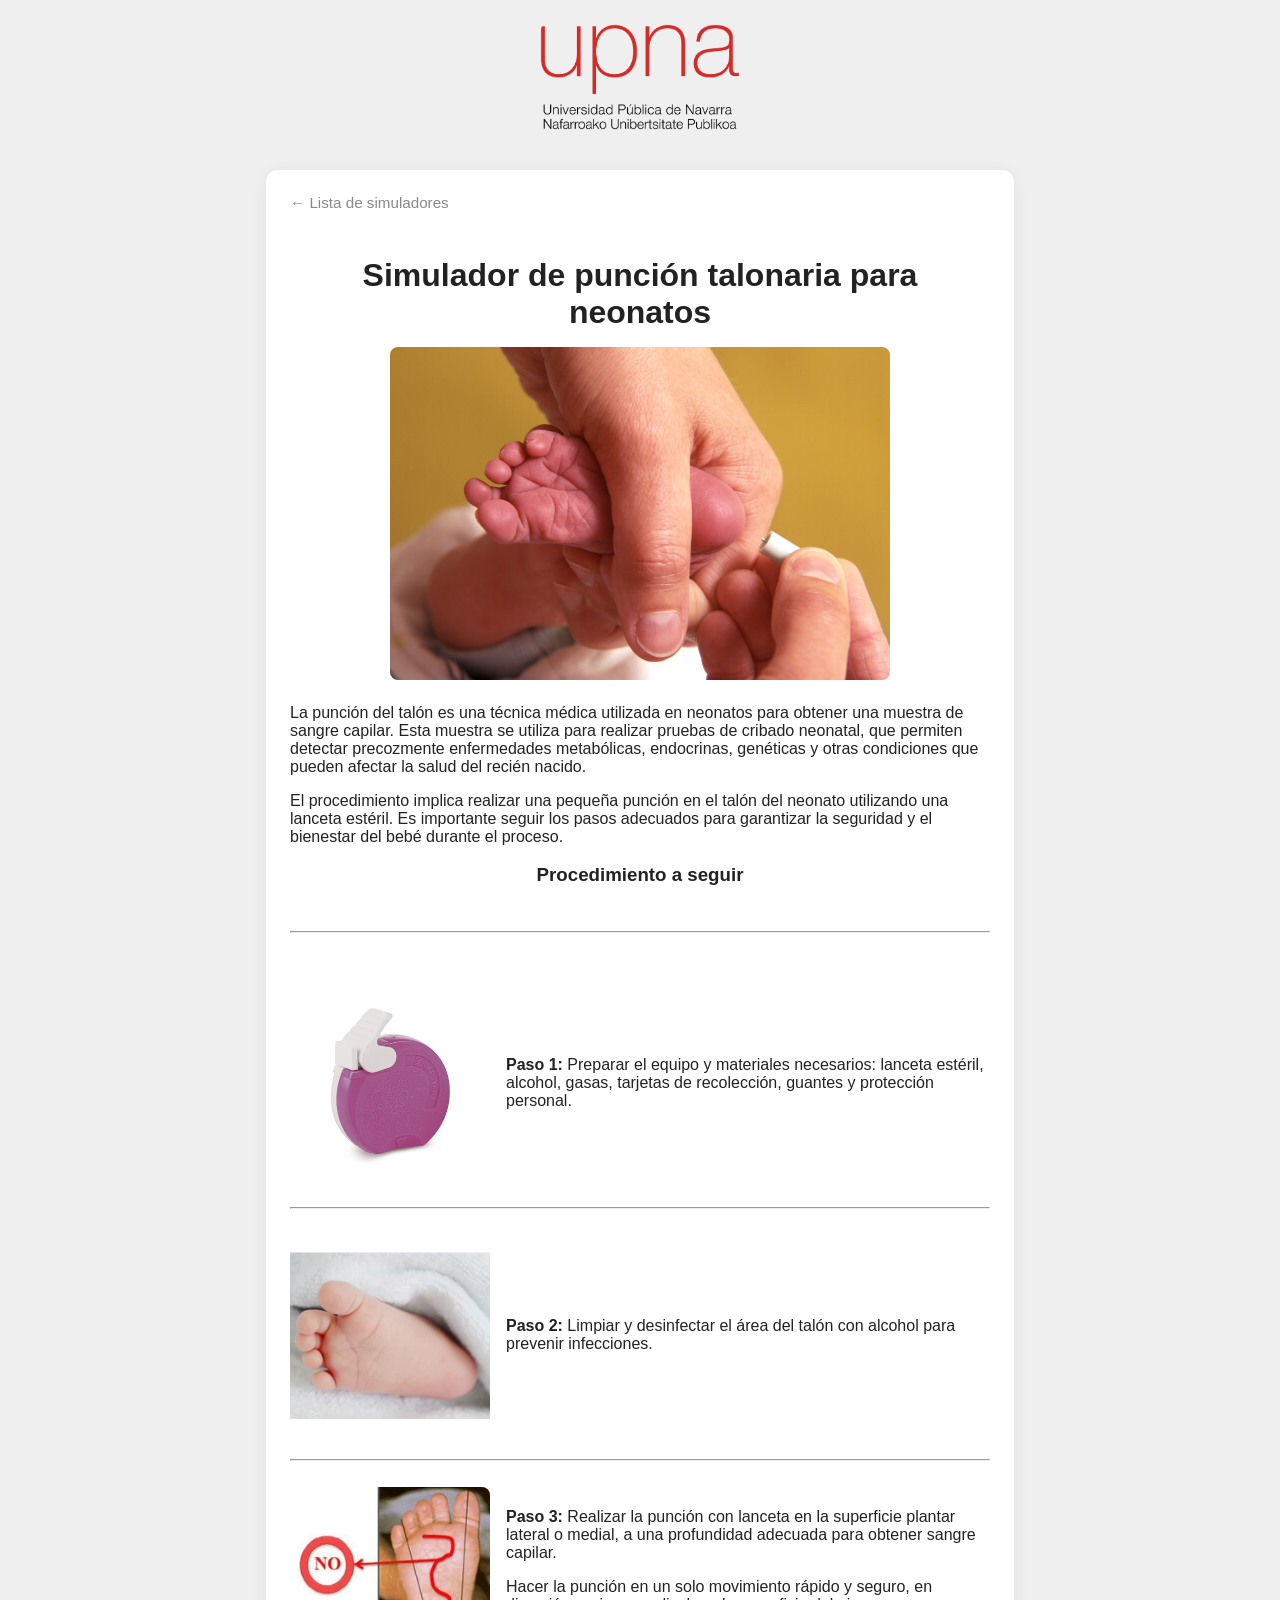
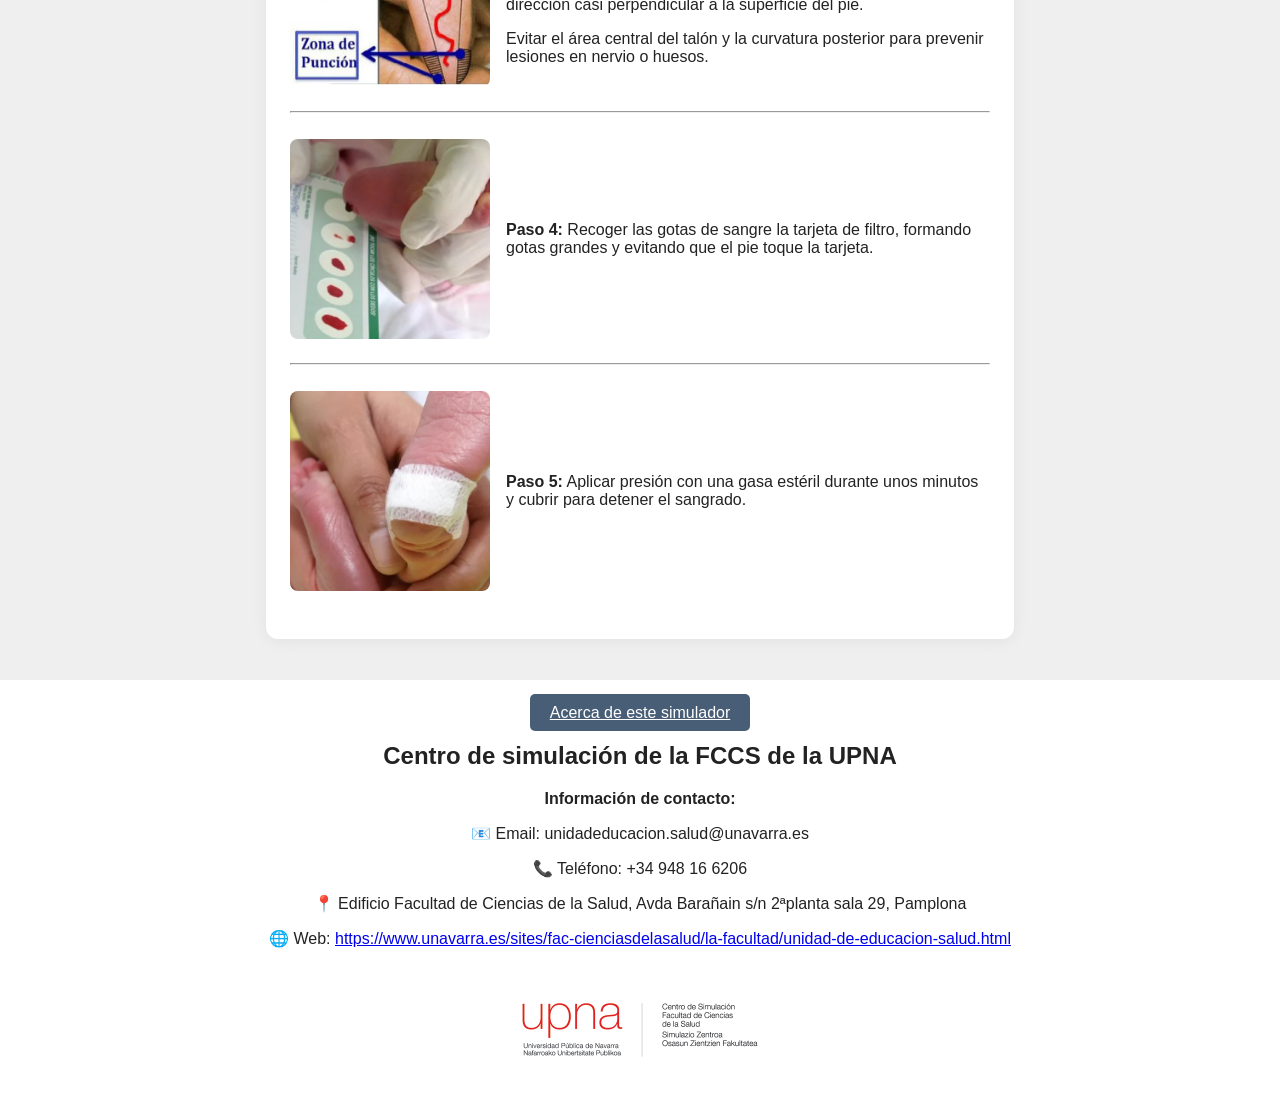
==== puncion_talon.html @ ba32374d "Add files via upload" ====
<!DOCTYPE html>
<html lang="en">
<head>
    <meta charset="UTF-8">
    <meta name="viewport" content="width=device-width, initial-scale=1.0">
    <title>Simulador Punción Talón</title>
    <style>
        body {
            font-family: 'Segoe UI', Arial, sans-serif;
            background: #efefef;
            margin: 0;
            padding: 0;
            color: #222;
        }
        .container {
            max-width: 700px;
            width: min(92vw, 700px);
            margin: 40px auto;
            padding: 24px;
            background: #fff;
            border-radius: 12px;
            box-shadow: 0 2px 16px rgba(0,0,0,0.06);
        }
        @media (max-width: 500px) {
            .container {
                width: 90vw;
                padding: 18px;
            }
        }
        h1 {
            text-align: center;
            font-weight: 600;
            margin-bottom: 16px;
        }
        h3 {
            text-align: center;
        }
        .main-img {
            display: block;
            margin: 0 auto 24px auto;
            max-width: 100%;
            border-radius: 8px;
        }
        .steps {
            margin-top: 24px;
        }
        .step {
            margin-bottom: 24px;
        }
        .step-container {
            display: flex;
            align-items: center;
            gap: 16px;
        }
        .step-img {
            width: 200px;
            height: 200px;
            object-fit: cover;
            border-radius: 8px;
            flex-shrink: 0;
        }
        .step-text {
            flex: 1;
        }
        @media (max-width: 768px) {
            .step-container {
                flex-direction: column;
                text-align: center;
                gap: 12px;
            }
            .step-img {
                width: 100px;
                height: 100px;
            }
        }
        .back-link {
            display: inline-block;
            margin-bottom: 24px;
            color: #888;
            text-decoration: none;
            font-size: 0.95rem;
        }
        .back-link:hover {
            text-decoration: underline;
        }
        .footer {
            background: #fff;
            padding: 24px;
            text-align: center;
            border-top: 1px solid #eee;
            margin-top: 40px;
        }
        .about-btn {
            background: #485e76;
            color: white;
            border: none;
            padding: 10px 20px;
            border-radius: 5px;
            cursor: pointer;
            margin-bottom: 16px;
            font-size: 1rem;
        }
        .about-btn:hover {
            background: #485e76;
        }
        .logo {
            display: block;
            margin: 24px auto 24px auto;
            max-width: 100%;
            width: 200px;
            border-radius: 8px;
        }
        .footer-logo {
            max-width: 250px;
            margin-top: 16px;
        }
        .footer-title {
            font-weight: 600;
            text-align: center;
            margin-top: 16px;
        }
    </style>
</head>
<body>

    <img src="img/logo_upna.png" class="logo">

    <div class="container">
        <a class="back-link" href="index.html">&larr; Lista de simuladores</a>
        <h1>Simulador de punción talonaria para neonatos</h1>
        <img class="main-img" src="img/portada_talon.jpg" alt="Talón de Neonato">
        <p class="explanation">La punción del talón es una técnica médica utilizada en neonatos para obtener una muestra de sangre capilar. Esta muestra se utiliza para realizar pruebas de cribado neonatal, que permiten detectar precozmente enfermedades metabólicas, endocrinas, genéticas y otras condiciones que pueden afectar la salud del recién nacido.</p>
        <p>El procedimiento implica realizar una pequeña punción en el talón del neonato utilizando una lanceta estéril. Es importante seguir los pasos adecuados para garantizar la seguridad y el bienestar del bebé durante el proceso.</p>
        <h3>Procedimiento a seguir</h3>
        <br>
        <hr>
        <br>
        <div class="steps">
            <div class="step">
                <div class="step-container">
                    <img class="step-img" src="img/talon1.jpg" alt="Materiales médicos">
                    <div class="step-text">
                        <strong>Paso 1:</strong> Preparar el equipo y materiales necesarios: lanceta estéril, alcohol, gasas, tarjetas de recolección, guantes y protección personal.
                    </div>
                </div>
            </div>
            <hr>
            <br>
            <div class="step">
                <div class="step-container">
                    <img class="step-img" src="img/talon2.png" alt="Limpieza del área">
                    <div class="step-text">
                        <strong>Paso 2:</strong> Limpiar y desinfectar el área del talón con alcohol para prevenir infecciones.
                    </div>
                </div>
            </div>
            <hr>
            <br>
            <div class="step">
                <div class="step-container">
                    <img class="step-img" src="img/talon3.png" alt="Punción con lanceta">
                    <div class="step-text">
                        <strong>Paso 3:</strong> Realizar la punción con lanceta en la superficie plantar lateral o medial, a una profundidad adecuada para obtener sangre capilar. <p>Hacer la punción en un solo movimiento rápido y seguro, en dirección casi perpendicular a la superficie del pie.</p> Evitar el área central del talón y la curvatura posterior para prevenir lesiones en nervio o huesos.
                    </div>
                </div>
            </div>
            <hr>
            <br>
            <div class="step">
                <div class="step-container">
                    <img class="step-img" src="img/talon4.png" alt="Recogida de sangre">
                    <div class="step-text">
                        <strong>Paso 4:</strong> Recoger las gotas de sangre la tarjeta de filtro, formando gotas grandes y evitando que el pie toque la tarjeta.
                    </div>
                </div>
            </div>
            <hr>
            <br>
            <div class="step">
                <div class="step-container">
                    <img class="step-img" src="img/talon5.png" alt="Aplicación de presión">
                    <div class="step-text">
                        <strong>Paso 5:</strong> Aplicar presión con una gasa estéril durante unos minutos y cubrir para detener el sangrado.
                    </div>
                </div>
            </div>
        </div>
    </div>

    <div class="footer">
        <a href="puncion_talon_about.html" class="about-btn">Acerca de este simulador</a>

        <h2>Centro de simulación de la FCCS de la UPNA</h2>
        <p class="footer-title">Información de contacto: </p>
        <p>📧 Email: unidadeducacion.salud@unavarra.es</p>
        <p>📞 Teléfono: +34 948 16 6206</p>
        <p>📍 Edificio Facultad de Ciencias de la Salud, Avda Barañain s/n 2ªplanta sala 29, Pamplona</p>
        <p>🌐 Web: <a href="https://www.unavarra.es/sites/fac-cienciasdelasalud/la-facultad/unidad-de-educacion-salud.html" target="_blank">https://www.unavarra.es/sites/fac-cienciasdelasalud/la-facultad/unidad-de-educacion-salud.html</a></p>
        <img src="img/upna.png" alt="Logo UPNA" class="footer-logo">
    </div>

</body>
</html>
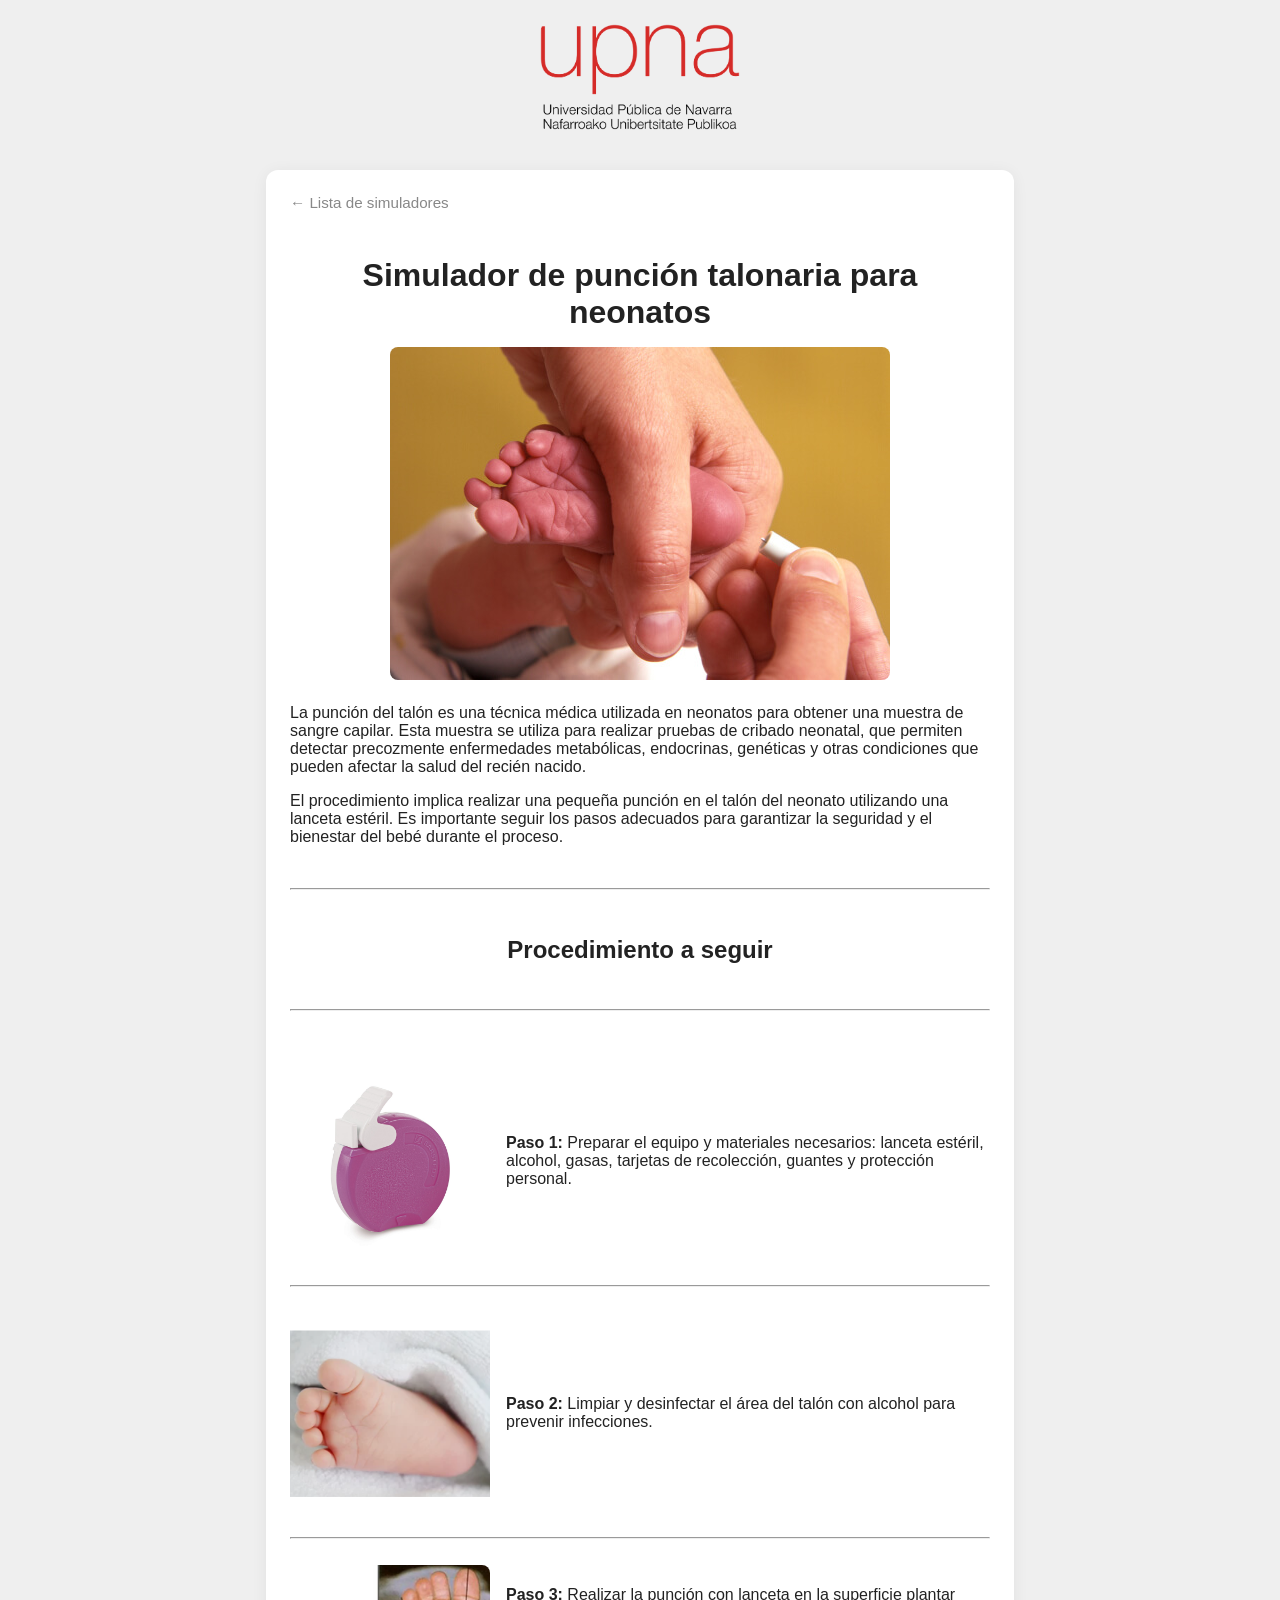
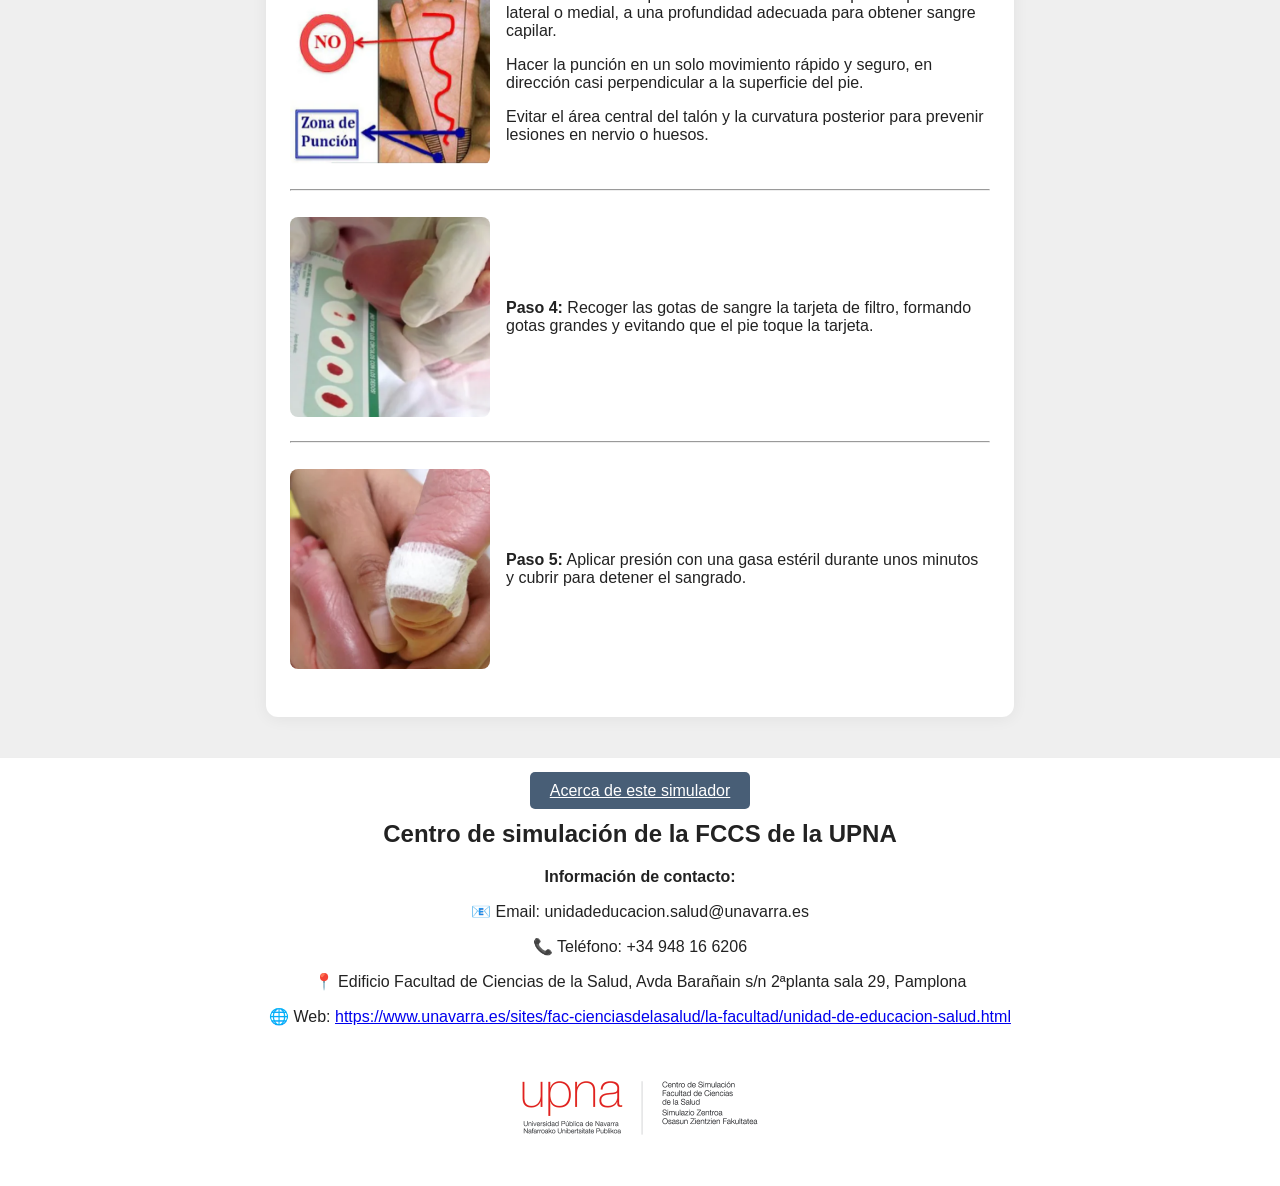
==== commit 8a7bb9dd: "Add files via upload" ====
--- a/puncion_talon.html
+++ b/puncion_talon.html
@@ -32,7 +32,7 @@
             font-weight: 600;
             margin-bottom: 16px;
         }
-        h3 {
+        h2 {
             text-align: center;
         }
         .main-img {
@@ -131,7 +131,10 @@
         <img class="main-img" src="img/portada_talon.jpg" alt="Talón de Neonato">
         <p class="explanation">La punción del talón es una técnica médica utilizada en neonatos para obtener una muestra de sangre capilar. Esta muestra se utiliza para realizar pruebas de cribado neonatal, que permiten detectar precozmente enfermedades metabólicas, endocrinas, genéticas y otras condiciones que pueden afectar la salud del recién nacido.</p>
         <p>El procedimiento implica realizar una pequeña punción en el talón del neonato utilizando una lanceta estéril. Es importante seguir los pasos adecuados para garantizar la seguridad y el bienestar del bebé durante el proceso.</p>
-        <h3>Procedimiento a seguir</h3>
+        <br>
+        <hr>
+        <br>
+        <h2>Procedimiento a seguir</h2>
         <br>
         <hr>
         <br>
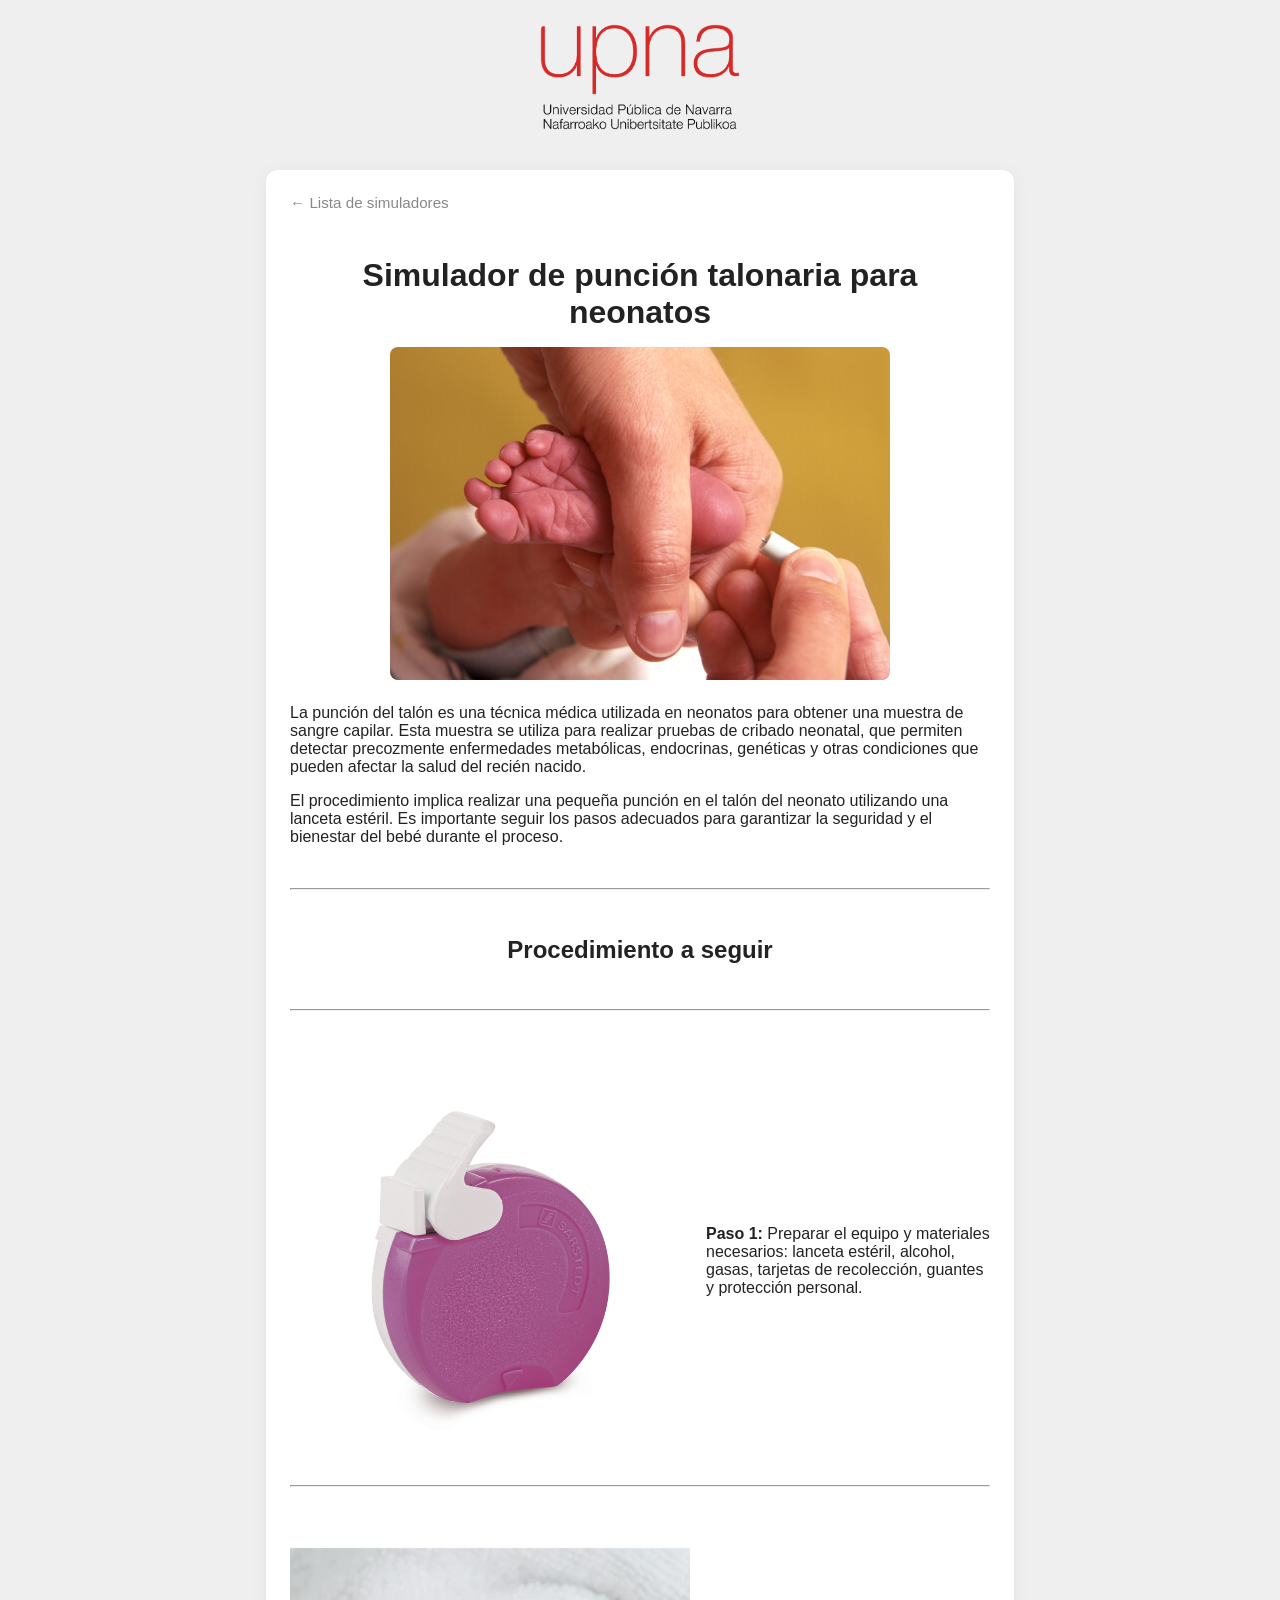
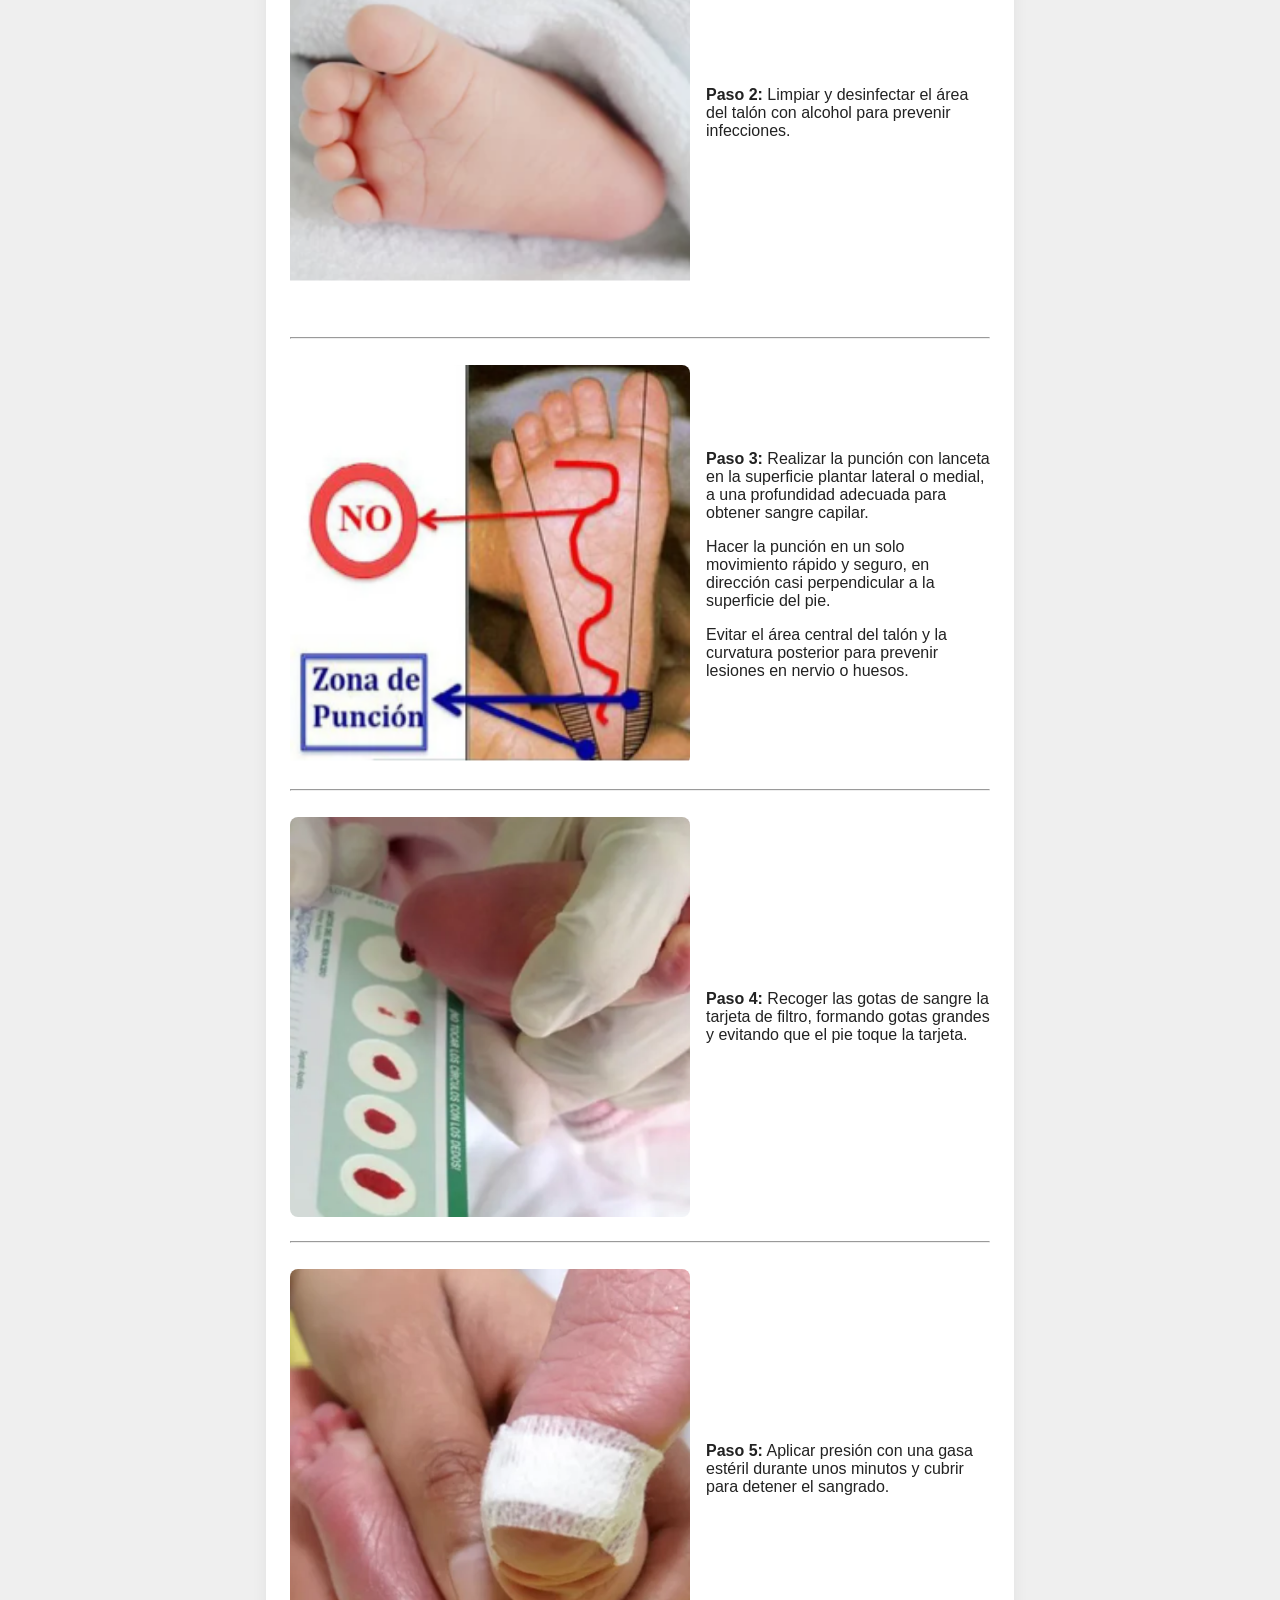
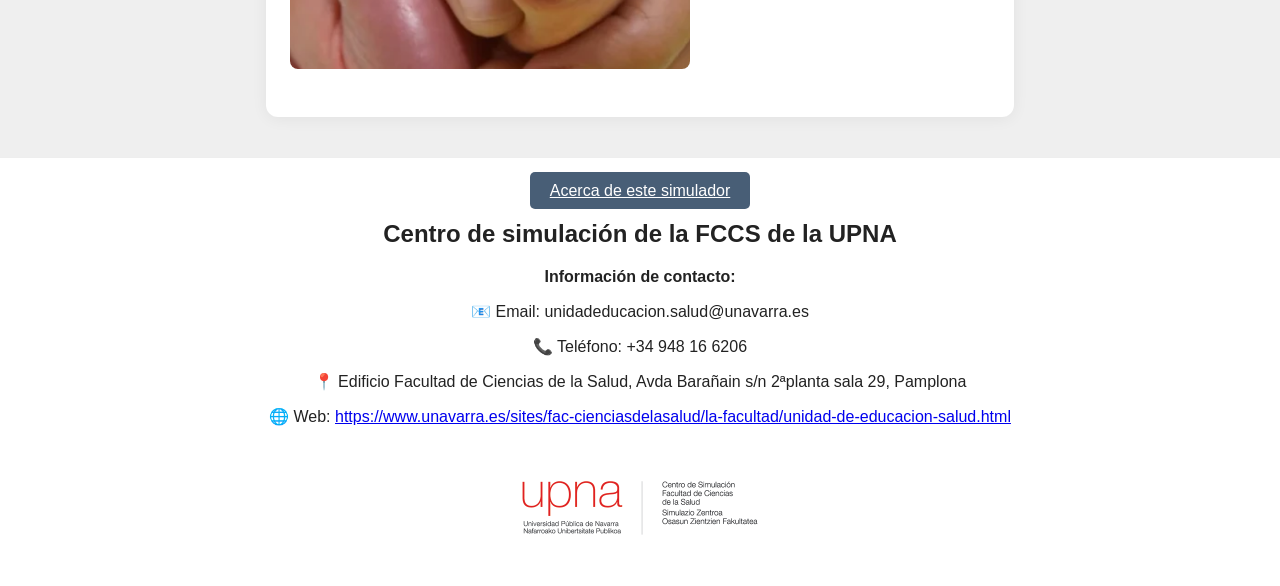
==== commit 0487b5c1: "Add files via upload" ====
--- a/puncion_talon.html
+++ b/puncion_talon.html
@@ -53,8 +53,8 @@
             gap: 16px;
         }
         .step-img {
-            width: 200px;
-            height: 200px;
+            width: 400px;
+            height: 400px;
             object-fit: cover;
             border-radius: 8px;
             flex-shrink: 0;
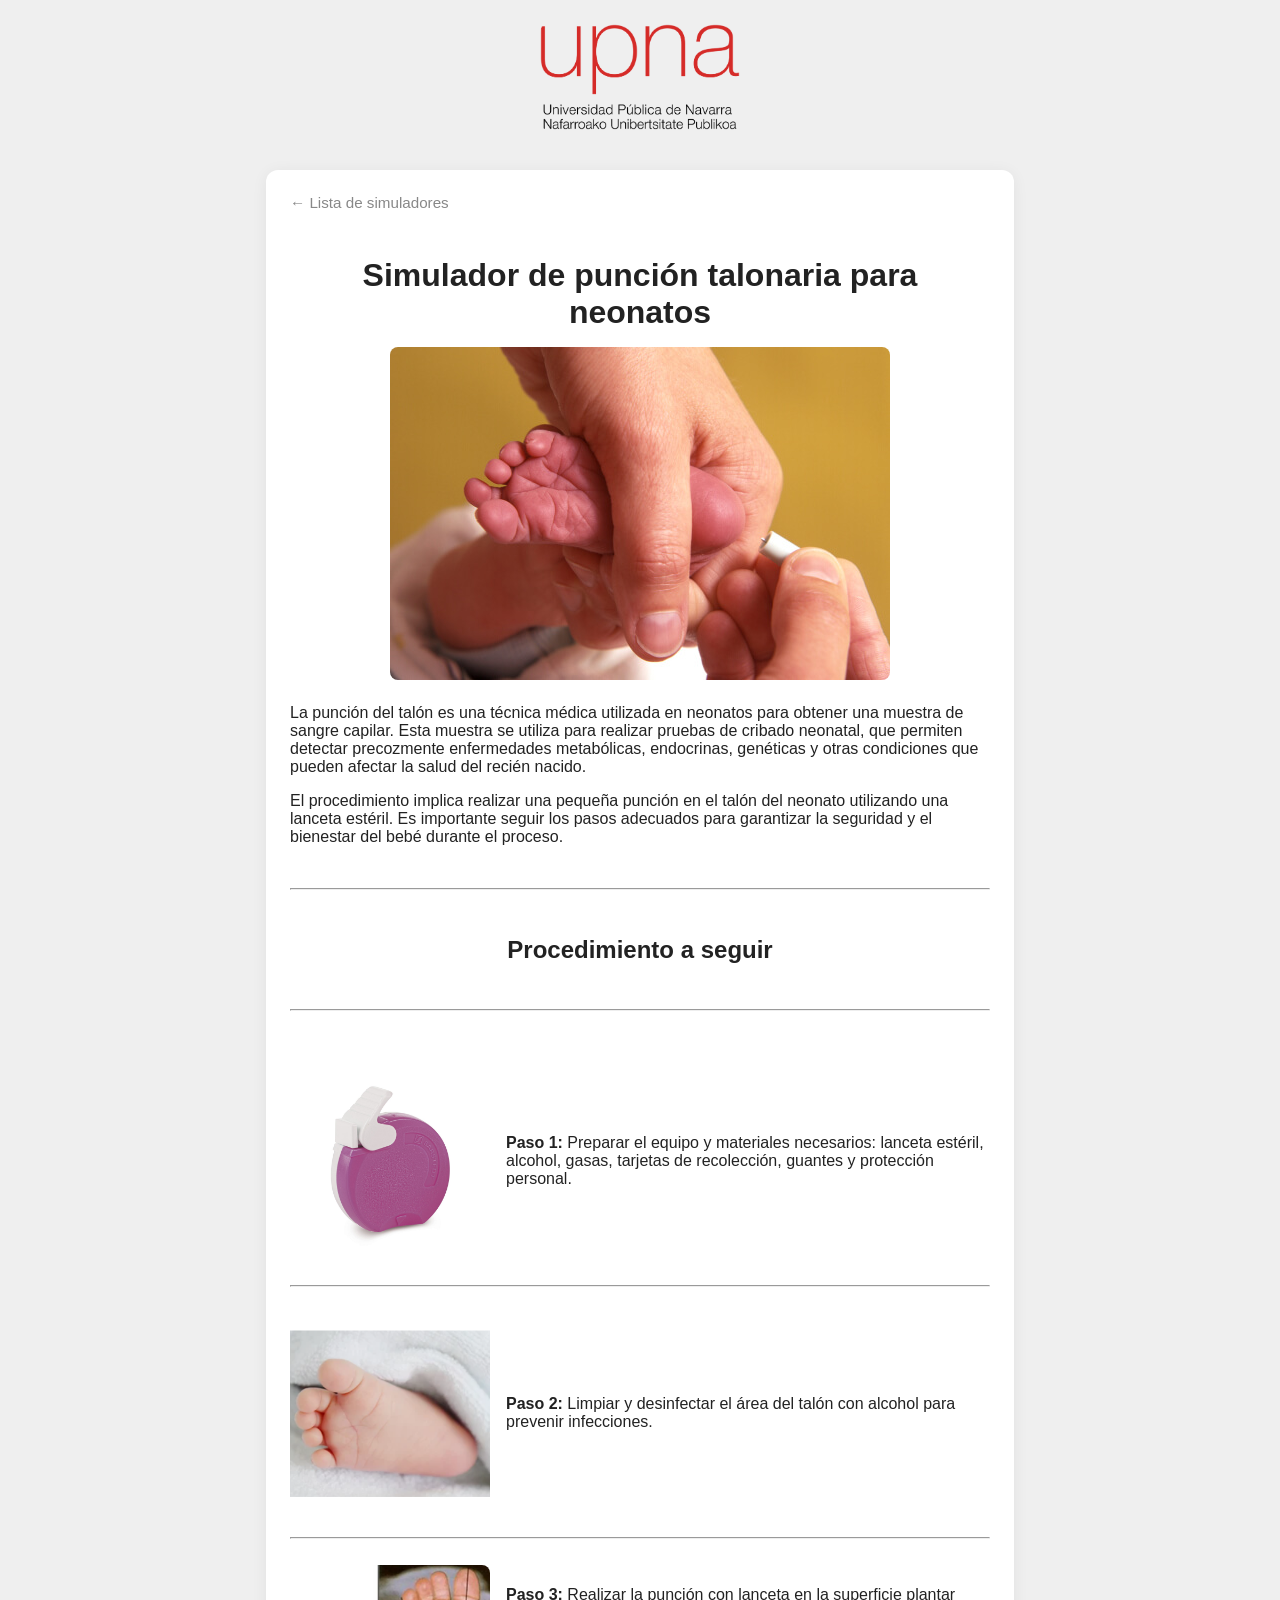
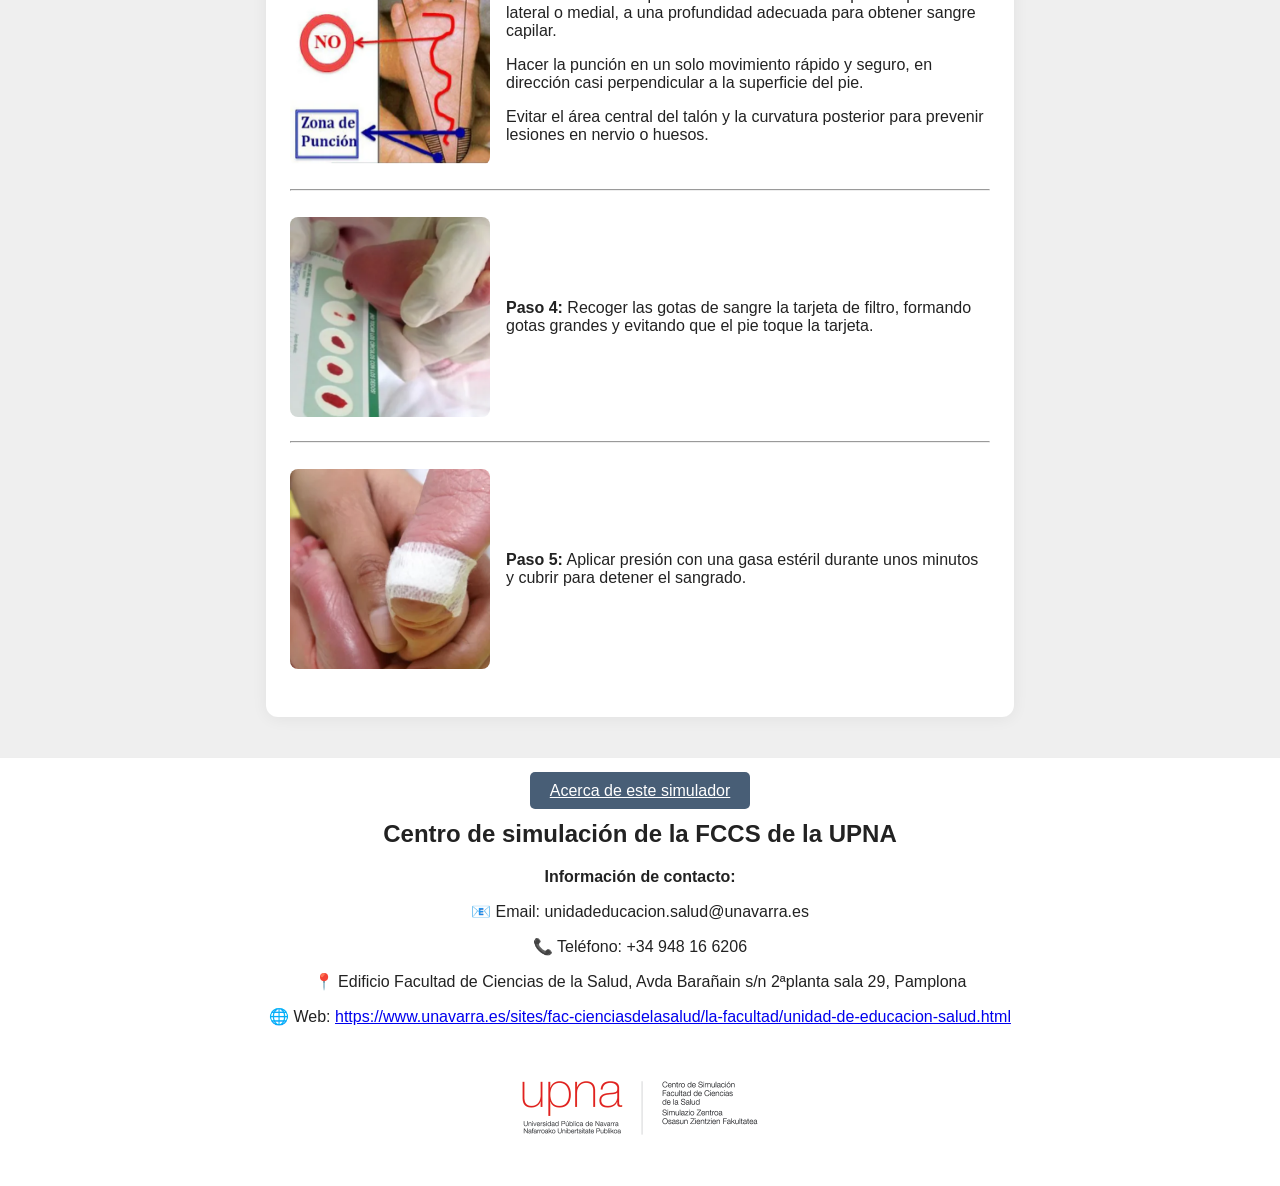
==== commit f6564d18: "Add files via upload" ====
--- a/puncion_talon.html
+++ b/puncion_talon.html
@@ -53,8 +53,8 @@
             gap: 16px;
         }
         .step-img {
-            width: 400px;
-            height: 400px;
+            width: 200px;
+            height: 200px;
             object-fit: cover;
             border-radius: 8px;
             flex-shrink: 0;
@@ -69,8 +69,8 @@
                 gap: 12px;
             }
             .step-img {
-                width: 100px;
-                height: 100px;
+                width: 150px;
+                height: 150px;
             }
         }
         .back-link {
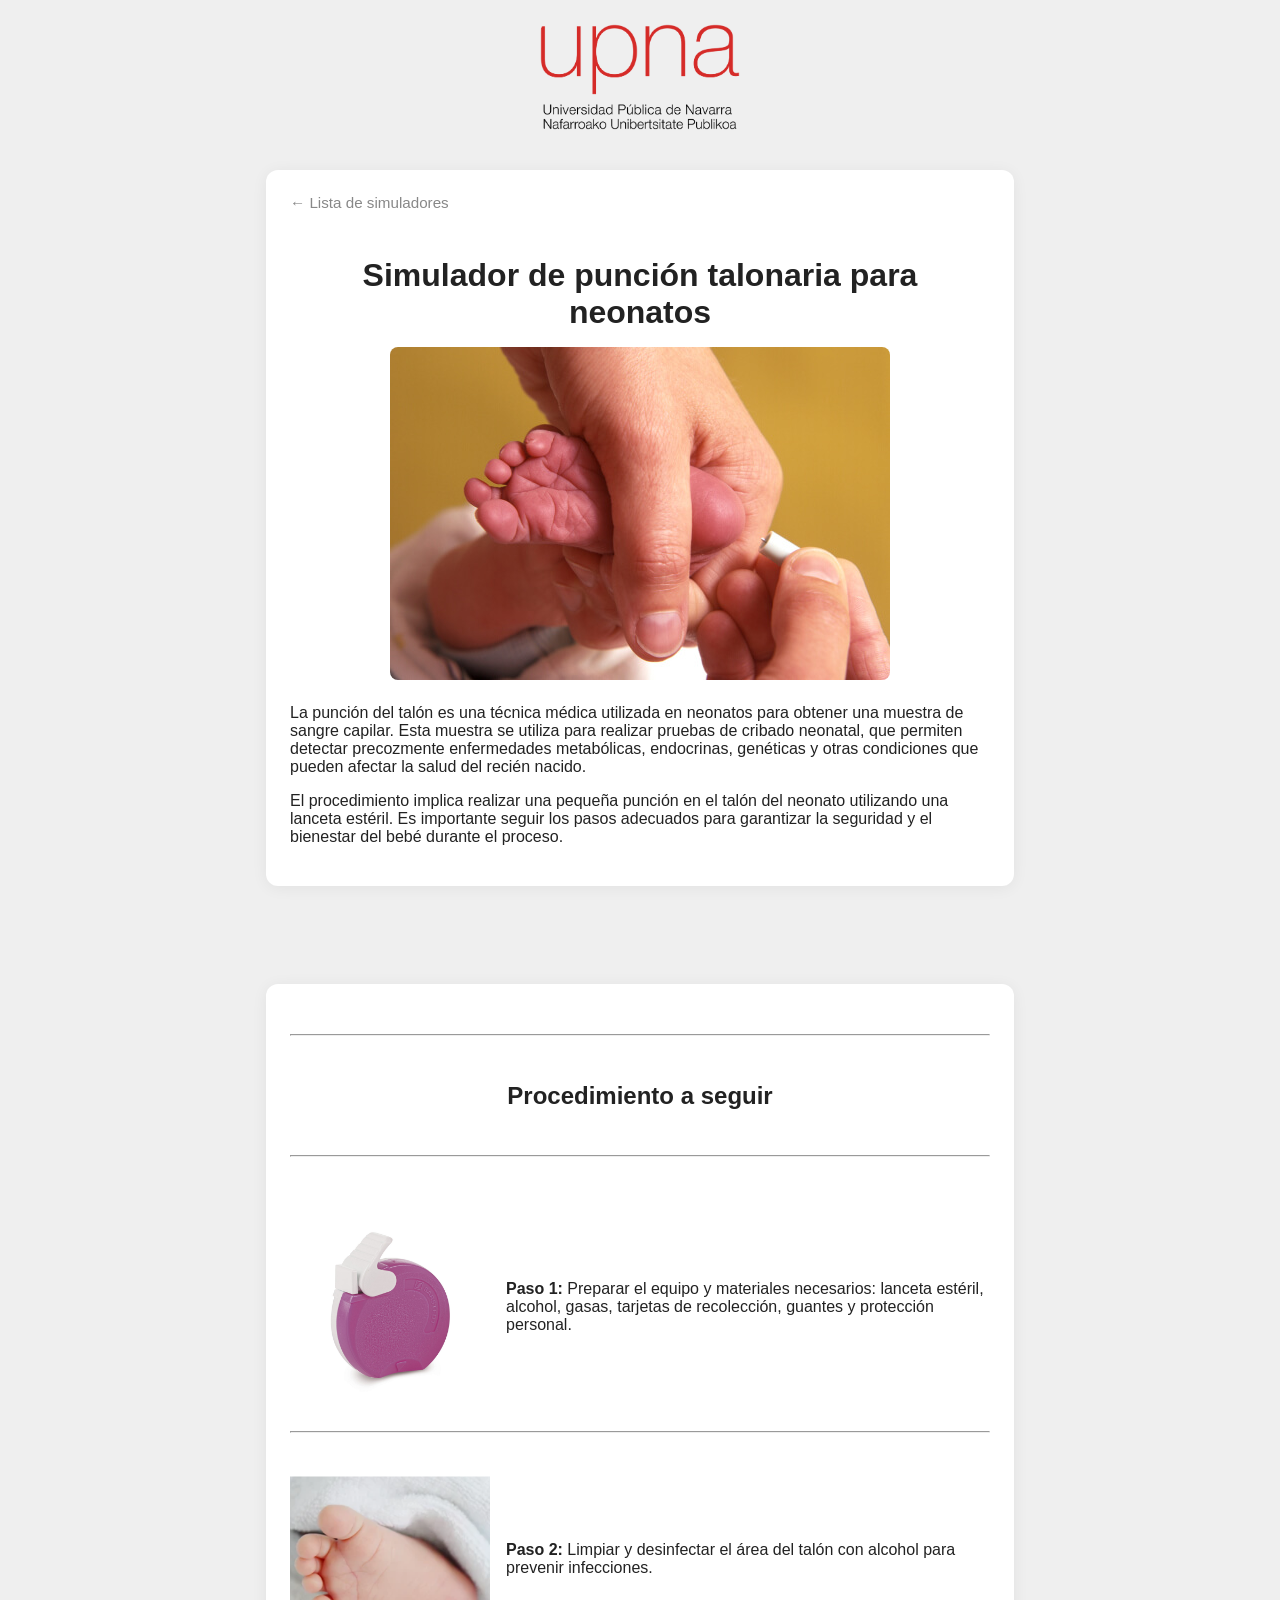
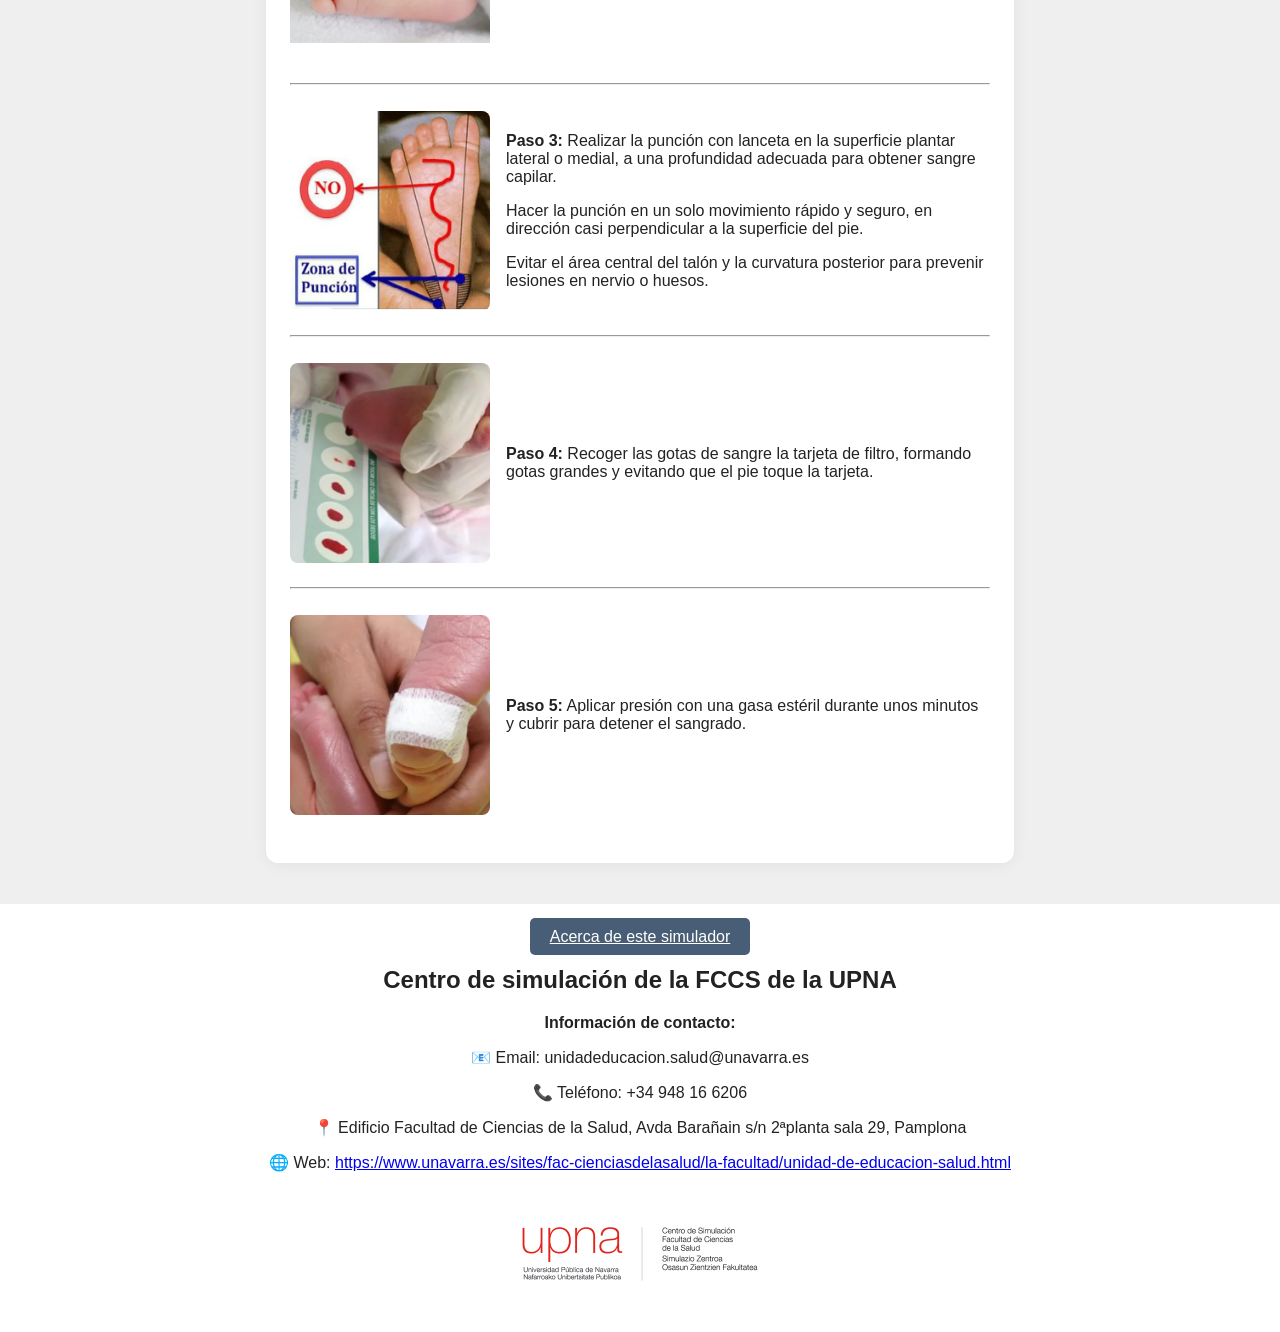
==== commit 1908125f: "Add files via upload" ====
--- a/puncion_talon.html
+++ b/puncion_talon.html
@@ -3,123 +3,9 @@
 <head>
     <meta charset="UTF-8">
     <meta name="viewport" content="width=device-width, initial-scale=1.0">
+    <meta name="author" content="César Ruiz Rodríguez">
     <title>Simulador Punción Talón</title>
-    <style>
-        body {
-            font-family: 'Segoe UI', Arial, sans-serif;
-            background: #efefef;
-            margin: 0;
-            padding: 0;
-            color: #222;
-        }
-        .container {
-            max-width: 700px;
-            width: min(92vw, 700px);
-            margin: 40px auto;
-            padding: 24px;
-            background: #fff;
-            border-radius: 12px;
-            box-shadow: 0 2px 16px rgba(0,0,0,0.06);
-        }
-        @media (max-width: 500px) {
-            .container {
-                width: 90vw;
-                padding: 18px;
-            }
-        }
-        h1 {
-            text-align: center;
-            font-weight: 600;
-            margin-bottom: 16px;
-        }
-        h2 {
-            text-align: center;
-        }
-        .main-img {
-            display: block;
-            margin: 0 auto 24px auto;
-            max-width: 100%;
-            border-radius: 8px;
-        }
-        .steps {
-            margin-top: 24px;
-        }
-        .step {
-            margin-bottom: 24px;
-        }
-        .step-container {
-            display: flex;
-            align-items: center;
-            gap: 16px;
-        }
-        .step-img {
-            width: 200px;
-            height: 200px;
-            object-fit: cover;
-            border-radius: 8px;
-            flex-shrink: 0;
-        }
-        .step-text {
-            flex: 1;
-        }
-        @media (max-width: 768px) {
-            .step-container {
-                flex-direction: column;
-                text-align: center;
-                gap: 12px;
-            }
-            .step-img {
-                width: 150px;
-                height: 150px;
-            }
-        }
-        .back-link {
-            display: inline-block;
-            margin-bottom: 24px;
-            color: #888;
-            text-decoration: none;
-            font-size: 0.95rem;
-        }
-        .back-link:hover {
-            text-decoration: underline;
-        }
-        .footer {
-            background: #fff;
-            padding: 24px;
-            text-align: center;
-            border-top: 1px solid #eee;
-            margin-top: 40px;
-        }
-        .about-btn {
-            background: #485e76;
-            color: white;
-            border: none;
-            padding: 10px 20px;
-            border-radius: 5px;
-            cursor: pointer;
-            margin-bottom: 16px;
-            font-size: 1rem;
-        }
-        .about-btn:hover {
-            background: #485e76;
-        }
-        .logo {
-            display: block;
-            margin: 24px auto 24px auto;
-            max-width: 100%;
-            width: 200px;
-            border-radius: 8px;
-        }
-        .footer-logo {
-            max-width: 250px;
-            margin-top: 16px;
-        }
-        .footer-title {
-            font-weight: 600;
-            text-align: center;
-            margin-top: 16px;
-        }
-    </style>
+    <link href="estilos.css" rel="stylesheet">
 </head>
 <body>
 
@@ -131,6 +17,11 @@
         <img class="main-img" src="img/portada_talon.jpg" alt="Talón de Neonato">
         <p class="explanation">La punción del talón es una técnica médica utilizada en neonatos para obtener una muestra de sangre capilar. Esta muestra se utiliza para realizar pruebas de cribado neonatal, que permiten detectar precozmente enfermedades metabólicas, endocrinas, genéticas y otras condiciones que pueden afectar la salud del recién nacido.</p>
         <p>El procedimiento implica realizar una pequeña punción en el talón del neonato utilizando una lanceta estéril. Es importante seguir los pasos adecuados para garantizar la seguridad y el bienestar del bebé durante el proceso.</p>
+    </div>
+
+    <br>
+
+    <div class="container">
         <br>
         <hr>
         <br>
--- a/estilos.css
+++ b/estilos.css
@@ -0,0 +1,111 @@
+body {
+            font-family: 'Segoe UI', Arial, sans-serif;
+            background: #efefef;
+            margin: 0;
+            padding: 0;
+            color: #222;
+        }
+        .container {
+            max-width: 700px;
+            width: min(92vw, 700px);
+            margin: 40px auto;
+            padding: 24px;
+            background: #fff;
+            border-radius: 12px;
+            box-shadow: 0 2px 16px rgba(0,0,0,0.06);
+        }
+        @media (max-width: 500px) {
+            .container {
+                width: 90vw;
+                padding: 18px;
+            }
+        }
+        h1 {
+            text-align: center;
+            font-weight: 600;
+            margin-bottom: 16px;
+        }
+        h2 {
+            text-align: center;
+        }
+        .main-img {
+            display: block;
+            margin: 0 auto 24px auto;
+            max-width: 100%;
+            border-radius: 8px;
+        }
+        .steps {
+            margin-top: 24px;
+        }
+        .step {
+            margin-bottom: 24px;
+        }
+        .step-container {
+            display: flex;
+            align-items: center;
+            gap: 16px;
+        }
+        .step-img {
+            width: 200px;
+            height: 200px;
+            object-fit: cover;
+            border-radius: 8px;
+            flex-shrink: 0;
+        }
+        .step-text {
+            flex: 1;
+        }
+        @media (max-width: 768px) {
+            .step-container {
+                flex-direction: column;
+                text-align: center;
+                gap: 12px;
+            }
+            .step-img {
+                width: 80%;
+                height: auto;
+            }
+        }
+        .back-link {
+            display: inline-block;
+            margin-bottom: 24px;
+            color: #888;
+            text-decoration: none;
+            font-size: 0.95rem;
+        }
+        .back-link:hover {
+            text-decoration: underline;
+        }
+        .footer {
+            background: #fff;
+            padding: 24px;
+            text-align: center;
+            border-top: 1px solid #eee;
+            margin-top: 40px;
+        }
+        .about-btn {
+            background: #485e76;
+            color: white;
+            border: none;
+            padding: 10px 20px;
+            border-radius: 5px;
+            cursor: pointer;
+            margin-bottom: 16px;
+            font-size: 1rem;
+        }
+        .logo {
+            display: block;
+            margin: 24px auto 24px auto;
+            max-width: 100%;
+            width: 200px;
+            border-radius: 8px;
+        }
+        .footer-logo {
+            max-width: 250px;
+            margin-top: 16px;
+        }
+        .footer-title {
+            font-weight: 600;
+            text-align: center;
+            margin-top: 16px;
+        }
